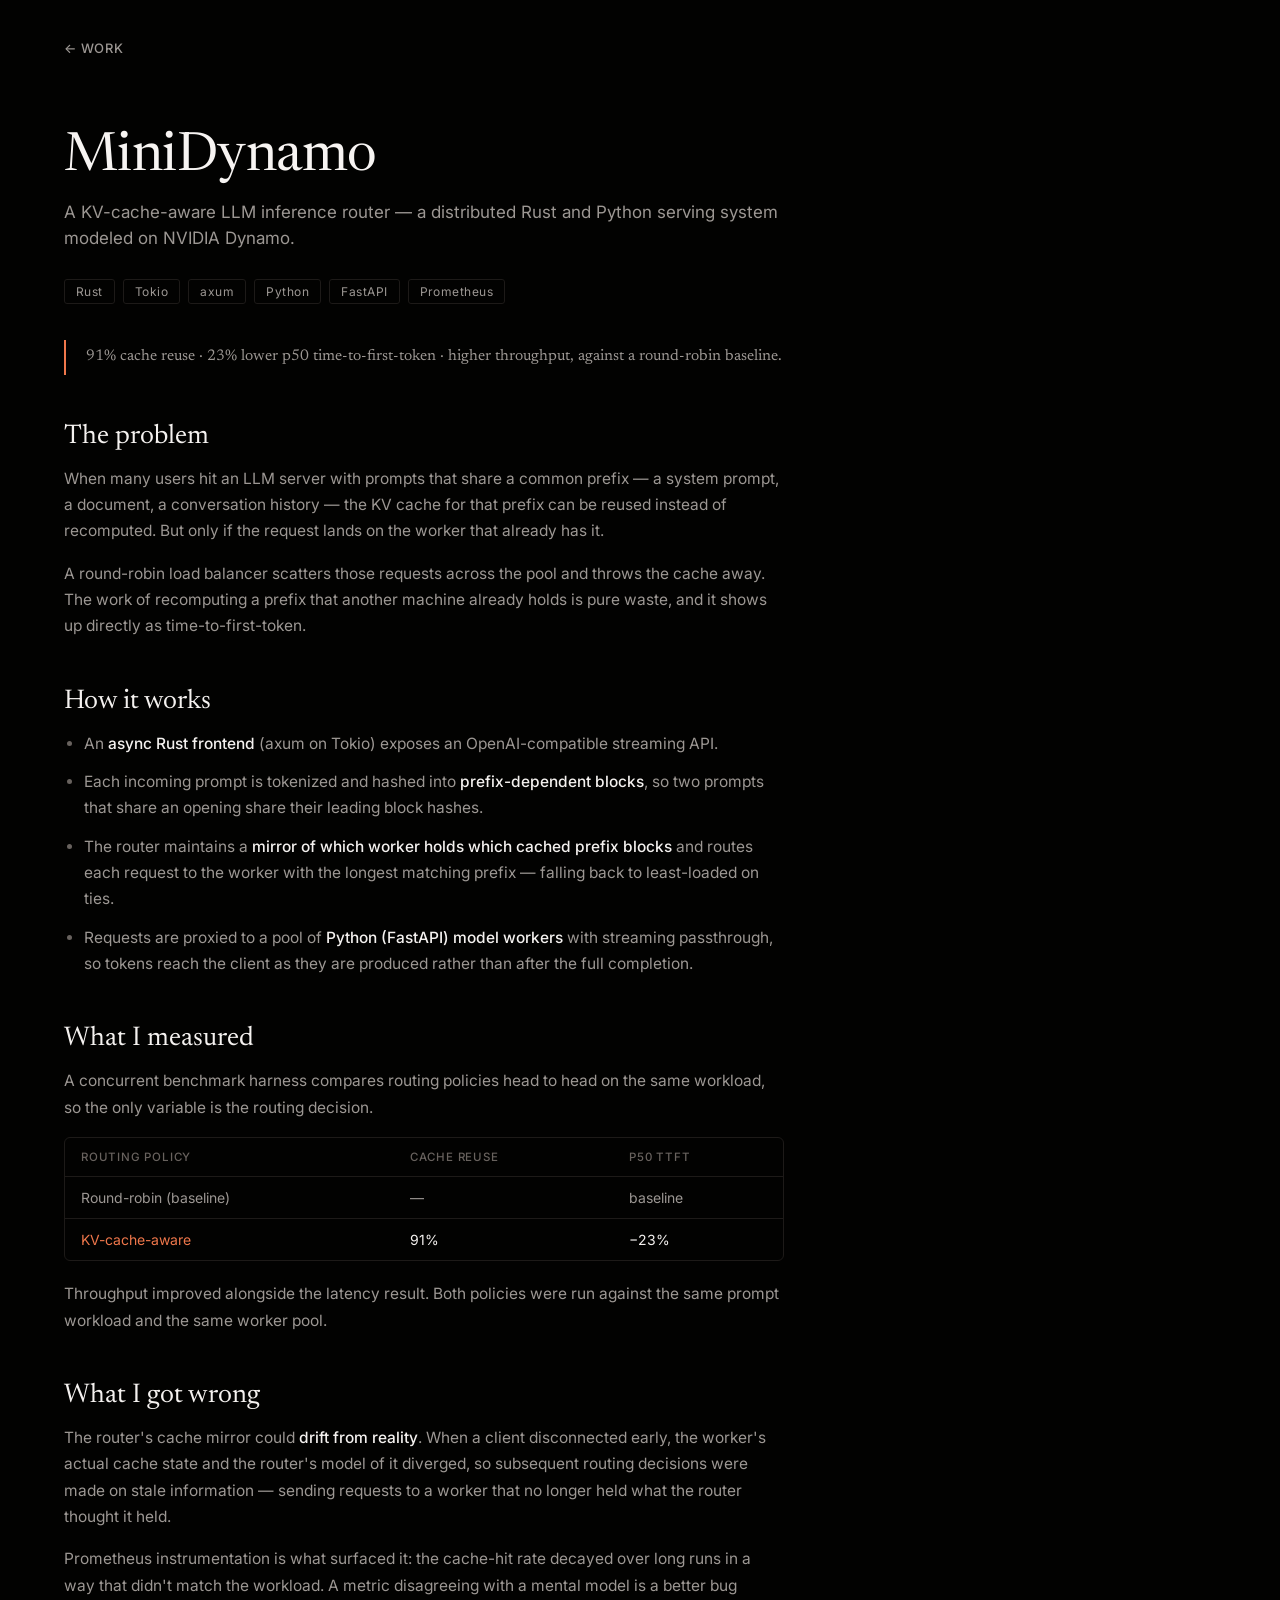
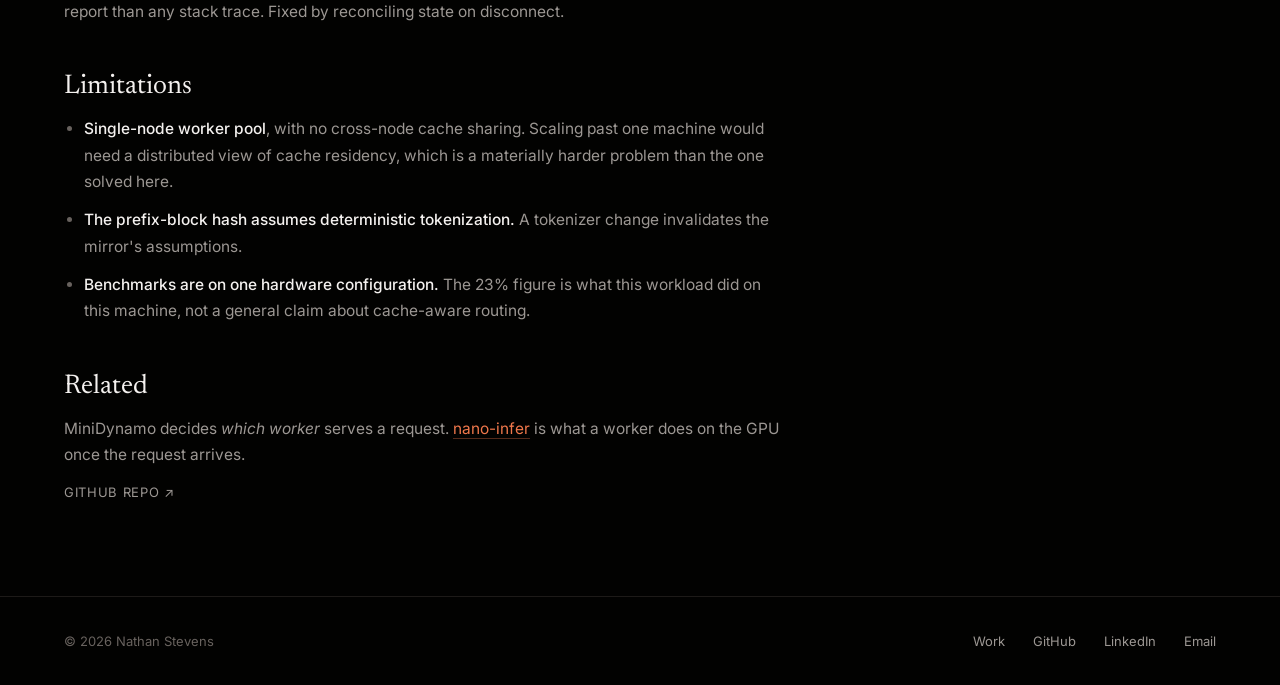
==== projects/minidynamo.html @ 1e61e598 "Rebuild site around four projects, add per-project detail pages Content and information architecture" ====
<!DOCTYPE html>
<html lang="en">
<head>
  <meta charset="UTF-8">
  <meta name="viewport" content="width=device-width, initial-scale=1.0">
  <title>MiniDynamo — Nathan Stevens</title>
  <meta name="description" content="A KV-cache-aware LLM inference router in Rust and Python, modeled on NVIDIA Dynamo.">
  <link rel="preconnect" href="https://fonts.googleapis.com">
  <link rel="preconnect" href="https://fonts.gstatic.com" crossorigin>
  <link href="https://fonts.googleapis.com/css2?family=Inter:wght@400;500;600&family=JetBrains+Mono:wght@400;500&family=Newsreader:ital,opsz,wght@0,72,400;0,72,500;1,72,400;1,72,500&display=swap" rel="stylesheet">
  <link rel="stylesheet" href="../styles.css">
</head>
<body>

  <article class="detail">
    <div class="detail-inner">

      <a class="back-link" href="../index.html#work">← Work</a>

      <header class="detail-header reveal-load">
        <h1>MiniDynamo</h1>
        <p class="subtitle">A KV-cache-aware LLM inference router — a distributed Rust and Python serving system modeled on NVIDIA Dynamo.</p>

        <div class="chips">
          <span>Rust</span><span>Tokio</span><span>axum</span><span>Python</span><span>FastAPI</span><span>Prometheus</span>
        </div>

        <p class="result-line">91% cache reuse · 23% lower p50 time-to-first-token · higher throughput, against a round-robin baseline.</p>
      </header>

      <h2>The problem</h2>
      <p>When many users hit an LLM server with prompts that share a common prefix — a system prompt, a document, a conversation history — the KV cache for that prefix can be reused instead of recomputed. But only if the request lands on the worker that already has it.</p>
      <p>A round-robin load balancer scatters those requests across the pool and throws the cache away. The work of recomputing a prefix that another machine already holds is pure waste, and it shows up directly as time-to-first-token.</p>

      <h2>How it works</h2>
      <ul>
        <li>An <strong>async Rust frontend</strong> (axum on Tokio) exposes an OpenAI-compatible streaming API.</li>
        <li>Each incoming prompt is tokenized and hashed into <strong>prefix-dependent blocks</strong>, so two prompts that share an opening share their leading block hashes.</li>
        <li>The router maintains a <strong>mirror of which worker holds which cached prefix blocks</strong> and routes each request to the worker with the longest matching prefix — falling back to least-loaded on ties.</li>
        <li>Requests are proxied to a pool of <strong>Python (FastAPI) model workers</strong> with streaming passthrough, so tokens reach the client as they are produced rather than after the full completion.</li>
      </ul>

      <h2>What I measured</h2>
      <p>A concurrent benchmark harness compares routing policies head to head on the same workload, so the only variable is the routing decision.</p>

      <div class="table-wrap">
        <table>
          <thead>
            <tr><th>Routing policy</th><th>Cache reuse</th><th>p50 TTFT</th></tr>
          </thead>
          <tbody>
            <tr><td>Round-robin (baseline)</td><td>—</td><td>baseline</td></tr>
            <tr class="highlight"><td>KV-cache-aware</td><td>91%</td><td>−23%</td></tr>
          </tbody>
        </table>
      </div>
      <p class="caption">Throughput improved alongside the latency result. Both policies were run against the same prompt workload and the same worker pool.</p>

      <h2>What I got wrong</h2>
      <p>The router's cache mirror could <strong>drift from reality</strong>. When a client disconnected early, the worker's actual cache state and the router's model of it diverged, so subsequent routing decisions were made on stale information — sending requests to a worker that no longer held what the router thought it held.</p>
      <p>Prometheus instrumentation is what surfaced it: the cache-hit rate decayed over long runs in a way that didn't match the workload. A metric disagreeing with a mental model is a better bug report than any stack trace. Fixed by reconciling state on disconnect.</p>

      <h2>Limitations</h2>
      <ul>
        <li><strong>Single-node worker pool</strong>, with no cross-node cache sharing. Scaling past one machine would need a distributed view of cache residency, which is a materially harder problem than the one solved here.</li>
        <li><strong>The prefix-block hash assumes deterministic tokenization.</strong> A tokenizer change invalidates the mirror's assumptions.</li>
        <li><strong>Benchmarks are on one hardware configuration.</strong> The 23% figure is what this workload did on this machine, not a general claim about cache-aware routing.</li>
      </ul>

      <h2>Related</h2>
      <p>MiniDynamo decides <em>which worker</em> serves a request. <a class="inline-link" href="nano-infer.html">nano-infer</a> is what a worker does on the GPU once the request arrives.</p>

      <div class="detail-links">
        <a href="https://github.com/NathanS7878/MiniDynamo" target="_blank" rel="noopener">GitHub repo ↗</a>
      </div>

    </div>
  </article>

  <footer class="footer">
    <span class="copyright">© 2026 Nathan Stevens</span>
    <div class="footer-links">
      <a href="../index.html">Work</a>
      <a href="https://github.com/NathanS7878" target="_blank" rel="noopener">GitHub</a>
      <a href="https://www.linkedin.com/in/nathans78" target="_blank" rel="noopener">LinkedIn</a>
      <a href="mailto:98899dragons@gmail.com">Email</a>
    </div>
  </footer>

</body>
</html>
---- styles.css ----
/* ---------------------------------------------------------------
   Design tokens — from the design handoff (OKLCH, warm neutrals)
   --------------------------------------------------------------- */
:root {
  --bg:          oklch(0.08 0.004 60);
  --text:        oklch(0.96 0.004 60);
  --text-bright: oklch(0.97 0.004 60);
  --muted:       oklch(0.68 0.008 60);
  --dim:         oklch(0.5 0.01 60);
  --accent:      oklch(0.7 0.16 40);
  --border:      oklch(0.22 0.006 60);
  --thumb-a:     oklch(0.16 0.006 60);
  --thumb-b:     oklch(0.12 0.004 60);

  --serif: 'Newsreader', Georgia, serif;
  --sans:  'Inter', system-ui, sans-serif;
  --mono:  'JetBrains Mono', Consolas, monospace;

  --pad-x: 64px;
  --ease: cubic-bezier(0.22, 1, 0.36, 1);
}

* { box-sizing: border-box; }

html { scroll-behavior: smooth; }

body {
  margin: 0;
  background: var(--bg);
  color: var(--text);
  font-family: var(--sans);
  -webkit-font-smoothing: antialiased;
}

.nav, .hero, .case, .about, .footer, .detail {
  max-width: 1280px;
  margin-inline: auto;
}

a {
  text-decoration: none;
  transition: color 150ms ease;
}

:focus-visible {
  outline: 2px solid var(--accent);
  outline-offset: 3px;
}

code {
  font-family: var(--mono);
  font-size: 0.92em;
  color: var(--text);
}

/* ------------------------------ Nav ------------------------------ */
.nav {
  display: flex;
  align-items: center;
  justify-content: space-between;
  padding: 40px var(--pad-x) 0;
}

.wordmark {
  font-family: var(--serif);
  font-style: italic;
  font-weight: 500;
  font-size: 22px;
  color: var(--text);
}

.nav-links {
  display: flex;
  gap: 36px;
  font-size: 13.5px;
  font-weight: 500;
  text-transform: uppercase;
  letter-spacing: 0.06em;
}

.nav-links a { color: var(--muted); }
.nav-links a:hover,
.nav-links a:focus-visible,
.wordmark:hover { color: var(--accent); }

/* ------------------------------ Hero ------------------------------ */
.hero {
  padding: 96px var(--pad-x) 80px;
}

.hero h1 {
  font-family: var(--serif);
  font-size: clamp(40px, 6.25vw, 80px);
  line-height: 1.02;
  font-weight: 400;
  letter-spacing: -0.01em;
  color: var(--text-bright);
  max-width: 920px;
  margin: 0;
}

/* -------------------------- Case studies -------------------------- */
.case-list { display: flex; flex-direction: column; }

.case, .about {
  display: grid;
  grid-template-columns: 120px 1fr 420px;
  align-items: end;
  gap: 24px;
  padding: 56px var(--pad-x);
  border-top: 1px solid var(--border);
}

.case { position: relative; }

.case-index {
  font-family: var(--serif);
  font-size: 22px;
  color: var(--dim);
  transition: color 300ms ease;
}

.case:hover .case-index { color: var(--accent); }

.case-body h2, .about h2 {
  font-family: var(--serif);
  font-size: 44px;
  font-weight: 400;
  color: var(--text);
  margin: 0 0 16px;
  line-height: 1.1;
}

/* The title link stretches over the whole card so any click opens the
   detail page; .repo-link sits above it so the GitHub link still works. */
.case-title-link { color: inherit; }
.case-title-link::after {
  content: '';
  position: absolute;
  inset: 0;
  z-index: 1;
}
.case:hover .case-title-link { color: var(--accent); }

.case-body p, .about p {
  font-size: 15.5px;
  line-height: 1.65;
  color: var(--muted);
  margin: 0 0 16px;
  max-width: 460px;
}

.case-body strong, .about strong {
  color: var(--text);
  font-weight: 500;
}

.case-tags {
  display: flex;
  flex-wrap: wrap;
  gap: 10px;
  font-size: 12.5px;
  color: var(--accent);
  text-transform: uppercase;
  letter-spacing: 0.05em;
}

.repo-link {
  position: relative;
  z-index: 2;
  display: inline-block;
  margin-top: 18px;
  font-size: 12.5px;
  letter-spacing: 0.05em;
  text-transform: uppercase;
  color: var(--dim);
}
.repo-link:hover, .repo-link:focus-visible { color: var(--accent); }

.badge {
  display: inline-block;
  margin-right: 8px;
  padding: 2px 8px;
  border: 1px solid var(--accent);
  border-radius: 3px;
  font-size: 11px;
  font-weight: 500;
  letter-spacing: 0.08em;
  text-transform: uppercase;
  color: var(--accent);
  vertical-align: 2px;
}

.availability {
  color: var(--accent) !important;
  font-weight: 500;
}

/* ---------------------------- Thumbnails ---------------------------- */
.case-thumb {
  position: relative;
  display: flex;
  align-items: center;
  justify-content: center;
  height: 260px;
  border-radius: 6px;
  background: var(--thumb-b);
  border: 1px solid var(--border);
  overflow: hidden;
  transition: transform 400ms var(--ease), border-color 400ms ease;
}

.case:hover .case-thumb {
  transform: translateY(-4px);
  border-color: oklch(0.32 0.01 60);
}

.case-thumb svg {
  position: absolute;
  inset: 0;
  width: 100%;
  height: 100%;
}

.thumb-label {
  position: absolute;
  bottom: 12px;
  left: 14px;
  font-family: var(--mono);
  font-size: 12px;
  color: var(--dim);
}

/* Gravity — orbiting bodies */
.thumb-gravity .orbit-ring {
  fill: none;
  stroke: var(--thumb-a);
  stroke-width: 1.5;
}
.thumb-gravity .sun { fill: var(--accent); }
.thumb-gravity .planet { fill: var(--muted); }
.thumb-gravity .orbit {
  transform-origin: 210px 130px;
  animation: orbit 10s linear infinite;
}
.thumb-gravity .orbit-a { animation-duration: 14s; }
.thumb-gravity .orbit-b { animation-duration: 9s; animation-direction: reverse; }
.thumb-gravity .orbit-c { animation-duration: 5.5s; }

@keyframes orbit {
  from { transform: scale(1, 0.386) rotate(0turn); }
  to   { transform: scale(1, 0.386) rotate(1turn); }
}

/* MiniDynamo — router fanning requests to workers, sticking to the cached one */
.thumb-dynamo .link { stroke: var(--thumb-a); stroke-width: 1.5; }
.thumb-dynamo .router,
.thumb-dynamo .worker { fill: var(--thumb-a); stroke: var(--border); stroke-width: 1.5; }
.thumb-dynamo .worker.hot { stroke: var(--accent); }
.thumb-dynamo .req { stroke: var(--dim); stroke-width: 2; stroke-linecap: round; }
.thumb-dynamo .pkt { fill: var(--muted); }
.thumb-dynamo .pkt-b { fill: var(--accent); }
.thumb-dynamo .pkt-a { animation: pkt-a 3.8s ease-in infinite; animation-delay: .6s; }
.thumb-dynamo .pkt-b { animation: pkt-b 1.9s ease-in infinite; }
.thumb-dynamo .pkt-c { animation: pkt-c 4.4s ease-in infinite; animation-delay: 1.4s; }
.thumb-dynamo .worker.hot { animation: hot-glow 1.9s ease-in-out infinite; }
.thumb-dynamo .thumb-label { color: var(--accent); }

@keyframes pkt-a { 0% { transform: translate(0,0); opacity: 0; } 12% { opacity: 1; }
  85% { opacity: 1; } 100% { transform: translate(142px,-60px); opacity: 0; } }
@keyframes pkt-b { 0% { transform: translate(0,0); opacity: 0; } 12% { opacity: 1; }
  85% { opacity: 1; } 100% { transform: translate(142px,0); opacity: 0; } }
@keyframes pkt-c { 0% { transform: translate(0,0); opacity: 0; } 12% { opacity: 1; }
  85% { opacity: 1; } 100% { transform: translate(142px,60px); opacity: 0; } }
@keyframes hot-glow { 0%, 100% { fill: var(--thumb-a); } 50% { fill: oklch(0.28 0.06 40); } }

/* Trading — two equity curves, the shallower one riding through the crashes */
.thumb-equity .eq-grid { stroke: var(--thumb-a); stroke-width: 1; fill: none; }
.thumb-equity .eq-line {
  fill: none;
  stroke-width: 2;
  vector-effect: non-scaling-stroke;
  stroke-linejoin: round;
  stroke-dasharray: 700;
  stroke-dashoffset: 700;
  animation: draw 5s var(--ease) infinite;
}
.thumb-equity .eq-bh { stroke: var(--dim); }
.thumb-equity .eq-dm { stroke: var(--accent); animation-delay: .35s; }
.thumb-equity .thumb-label { color: var(--accent); }

@keyframes draw {
  0%       { stroke-dashoffset: 700; }
  55%, 88% { stroke-dashoffset: 0; }
  100%     { stroke-dashoffset: 0; opacity: 0; }
}

/* nano-infer — KV cache pages filling block by block */
.thumb-kv .page { fill: var(--thumb-a); stroke: var(--border); stroke-width: 1; }
.thumb-kv .page.on { animation: page-fill 4.5s ease-in-out infinite; }
.thumb-kv .thumb-label { color: var(--accent); }

@keyframes page-fill {
  0%, 8%    { fill: var(--thumb-a); }
  22%, 72%  { fill: oklch(0.34 0.09 40); }
  92%, 100% { fill: var(--thumb-a); }
}

/* ------------------------------ About ------------------------------ */
.about { border-top: 1px solid var(--border); align-items: start; }

/* ------------------------------ Footer ------------------------------ */
.footer {
  display: flex;
  align-items: center;
  justify-content: space-between;
  padding: 36px var(--pad-x);
  border-top: 1px solid var(--border);
}

.copyright { font-size: 13px; color: var(--dim); }

.footer-links {
  display: flex;
  flex-wrap: wrap;
  gap: 28px;
  font-size: 13px;
}
.footer-links a { color: var(--muted); }
.footer-links a:hover, .footer-links a:focus-visible { color: var(--accent); }

/* ========================== Detail pages ========================== */
.detail {
  padding: 0 var(--pad-x) 96px;
}

.detail-inner { max-width: 720px; }

.back-link {
  display: inline-block;
  margin: 40px 0 72px;
  font-size: 13px;
  font-weight: 500;
  letter-spacing: 0.06em;
  text-transform: uppercase;
  color: var(--muted);
}
.back-link:hover, .back-link:focus-visible { color: var(--accent); }

.detail h1 {
  font-family: var(--serif);
  font-size: clamp(34px, 4.5vw, 54px);
  font-weight: 400;
  line-height: 1.08;
  letter-spacing: -0.01em;
  color: var(--text-bright);
  margin: 0 0 14px;
}

.detail .subtitle {
  font-size: 17px;
  line-height: 1.5;
  color: var(--muted);
  margin: 0 0 28px;
}

.chips {
  display: flex;
  flex-wrap: wrap;
  gap: 8px;
  margin-bottom: 36px;
}
.chips span {
  padding: 4px 11px;
  border: 1px solid var(--border);
  border-radius: 3px;
  font-size: 12px;
  letter-spacing: 0.04em;
  color: var(--muted);
}

/* The single most important element on the page */
.result-line {
  border-left: 2px solid var(--accent);
  padding: 4px 0 4px 20px;
  margin: 0 0 48px;
  font-family: var(--serif);
  font-size: clamp(21px, 2.6vw, 27px);
  line-height: 1.34;
  color: var(--text-bright);
}

.detail h2 {
  font-family: var(--serif);
  font-size: 27px;
  font-weight: 400;
  color: var(--text);
  margin: 48px 0 16px;
}

.detail p {
  font-size: 15.5px;
  line-height: 1.7;
  color: var(--muted);
  margin: 0 0 16px;
}

.detail strong { color: var(--text); font-weight: 500; }

.detail ul {
  margin: 0 0 16px;
  padding-left: 20px;
}
.detail li {
  font-size: 15.5px;
  line-height: 1.7;
  color: var(--muted);
  margin-bottom: 12px;
}
.detail li::marker { color: var(--dim); }

.pull {
  border-left: 2px solid var(--border);
  padding-left: 20px;
  margin: 0 0 32px;
  font-family: var(--serif);
  font-size: 19px;
  line-height: 1.5;
  color: var(--text);
}

/* Tables scroll inside their own container rather than breaking the page */
.table-wrap {
  overflow-x: auto;
  margin: 0 0 20px;
  border: 1px solid var(--border);
  border-radius: 6px;
}

table {
  width: 100%;
  min-width: 460px;
  border-collapse: collapse;
  font-size: 14px;
}

th, td {
  padding: 12px 16px;
  text-align: left;
  border-bottom: 1px solid var(--border);
  white-space: nowrap;
}

th {
  font-size: 11.5px;
  font-weight: 500;
  letter-spacing: 0.07em;
  text-transform: uppercase;
  color: var(--dim);
}

td { color: var(--muted); }
tbody tr:last-child td { border-bottom: none; }
tr.highlight td { color: var(--text); }
tr.highlight td:first-child { color: var(--accent); }

.caption {
  font-size: 13px;
  line-height: 1.6;
  color: var(--dim);
  margin: 0 0 16px;
}

.inline-link {
  color: var(--accent);
  border-bottom: 1px solid oklch(0.7 0.16 40 / 0.35);
}
.inline-link:hover, .inline-link:focus-visible {
  border-bottom-color: var(--accent);
}

.detail-links {
  display: flex;
  flex-wrap: wrap;
  gap: 24px;
  margin-top: 16px;
  font-size: 13px;
  letter-spacing: 0.05em;
  text-transform: uppercase;
}
.detail-links a { color: var(--muted); }
.detail-links a:hover, .detail-links a:focus-visible { color: var(--accent); }

.disclaimer {
  margin-top: 64px;
  padding-top: 24px;
  border-top: 1px solid var(--border);
  font-size: 13px;
  line-height: 1.65;
  color: var(--dim);
}

.detail-header .badge { margin-bottom: 16px; }

/* --------------------------- Animations --------------------------- */
.reveal-load {
  opacity: 0;
  transform: translateY(16px);
  animation: rise 900ms var(--ease) forwards;
}
.reveal-load.delay-1 { animation-delay: 150ms; }

@keyframes rise {
  to { opacity: 1; transform: translateY(0); }
}

.reveal {
  opacity: 0;
  transform: translateY(24px);
  transition: opacity 600ms var(--ease), transform 600ms var(--ease);
}
.reveal.visible {
  opacity: 1;
  transform: translateY(0);
}

/* Reduced motion: show everything, stop decorative animation */
@media (prefers-reduced-motion: reduce) {
  html { scroll-behavior: auto; }
  .reveal-load, .reveal {
    opacity: 1;
    transform: none;
    animation: none;
    transition: none;
  }
  .thumb-gravity .orbit,
  .thumb-dynamo .pkt,
  .thumb-dynamo .worker.hot,
  .thumb-equity .eq-line,
  .thumb-kv .page.on { animation: none; }
  .thumb-dynamo .pkt { opacity: 1; }
  .thumb-equity .eq-line { stroke-dashoffset: 0; }
  .thumb-kv .page.on { fill: oklch(0.34 0.09 40); }
  .case:hover .case-thumb { transform: none; }
}

/* --------------------------- Responsive --------------------------- */
@media (max-width: 960px) {
  :root { --pad-x: 28px; }

  .hero { padding-top: 72px; padding-bottom: 56px; }

  .case, .about {
    grid-template-columns: 1fr;
    align-items: start;
    gap: 16px;
    padding-block: 44px;
  }

  .case-body h2, .about h2 { font-size: 32px; }

  .case-thumb { width: 100%; max-width: 480px; }

  .back-link { margin: 32px 0 48px; }
  .detail { padding-bottom: 64px; }
  .detail h2 { margin-top: 40px; }
}

@media (max-width: 560px) {
  .nav { flex-direction: column; gap: 16px; align-items: flex-start; }
  .nav-links { gap: 24px; }
  .footer { flex-direction: column; gap: 14px; align-items: flex-start; }
  .case-thumb { height: 200px; }
  .result-line { padding-left: 16px; }
}
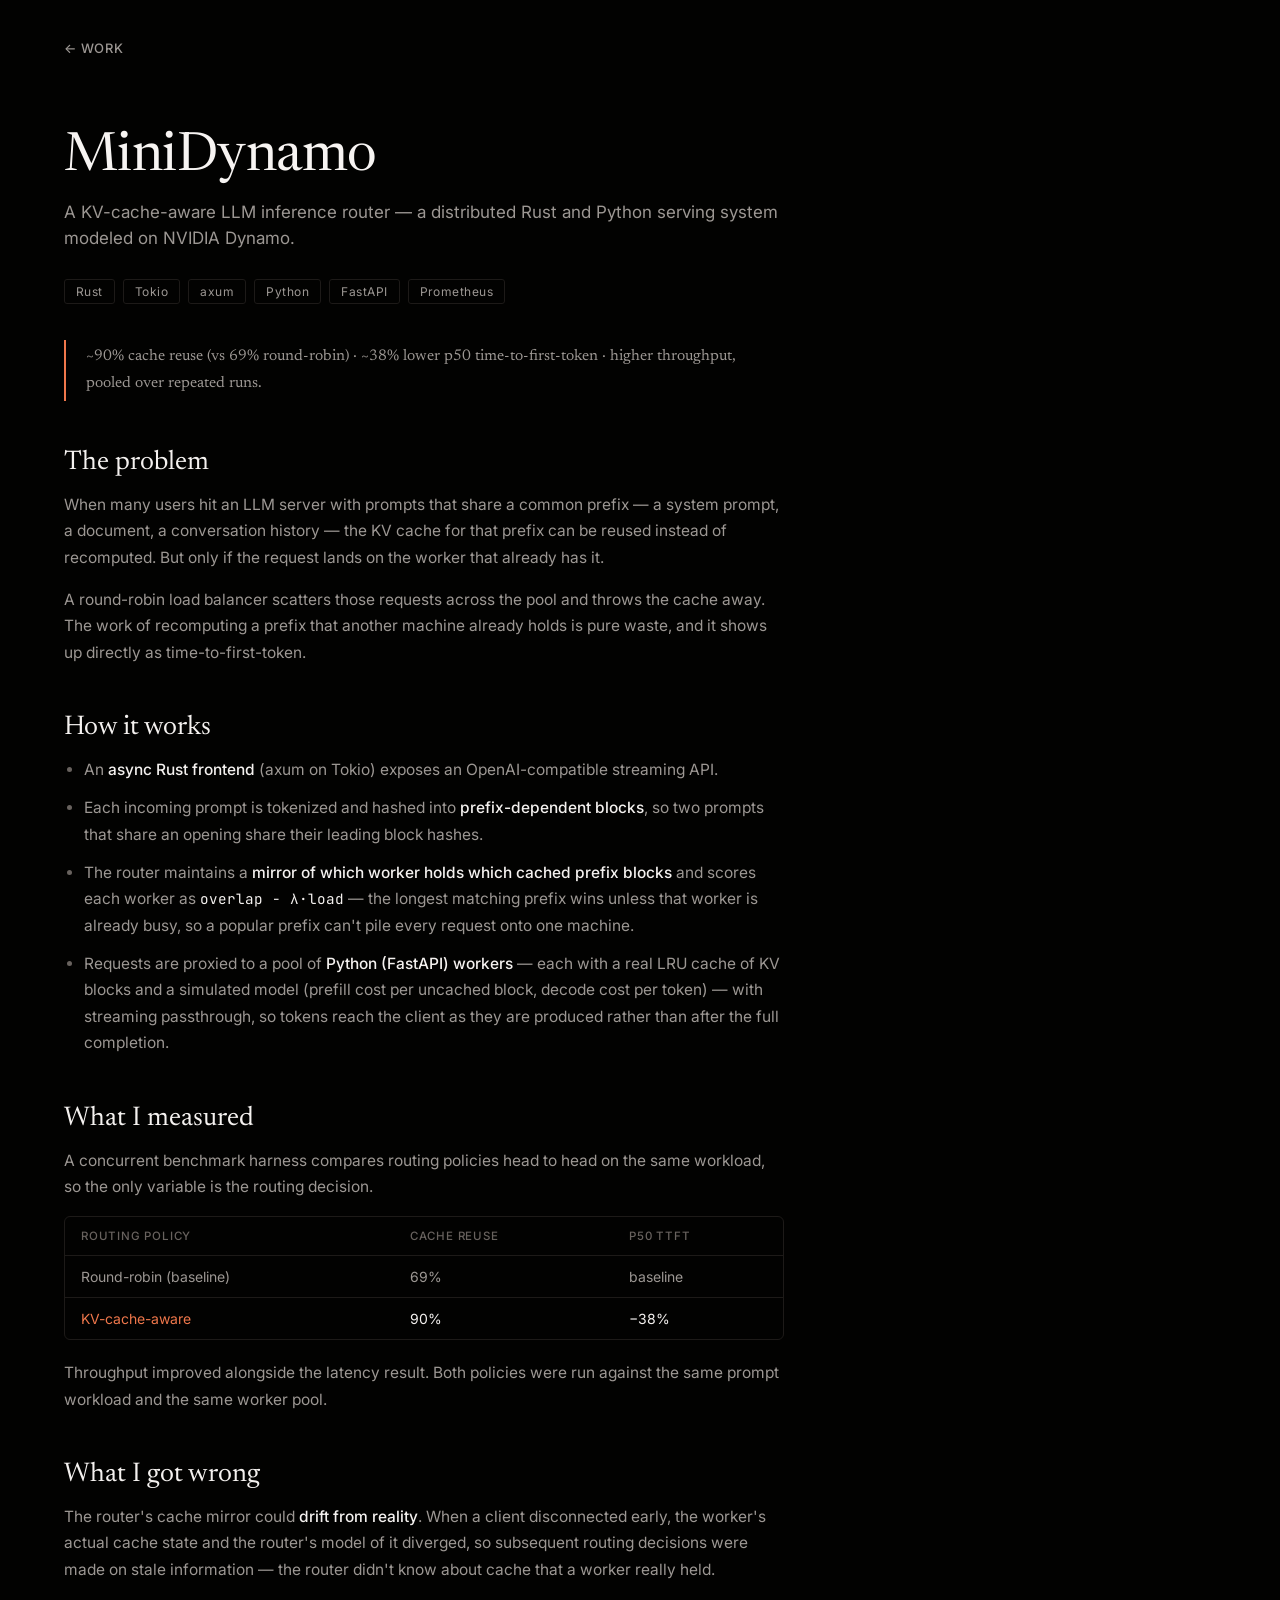
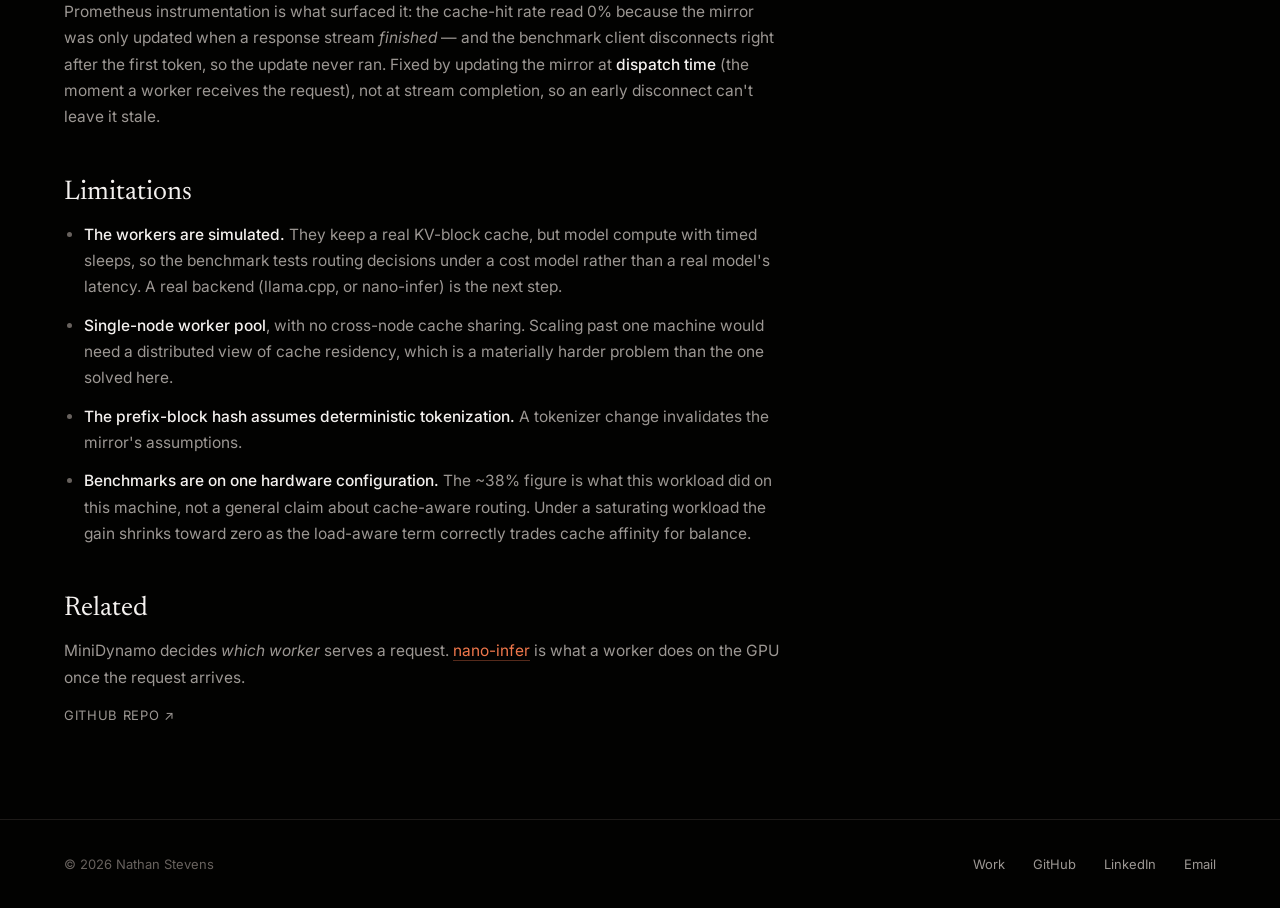
==== commit cb1eb9d1: "nano-infer finished: real results + repo link; MiniDynamo updated to 5-run benchmark - nano-infer pa" ====
--- a/projects/minidynamo.html
+++ b/projects/minidynamo.html
@@ -25,7 +25,7 @@
           <span>Rust</span><span>Tokio</span><span>axum</span><span>Python</span><span>FastAPI</span><span>Prometheus</span>
         </div>
 
-        <p class="result-line">91% cache reuse · 23% lower p50 time-to-first-token · higher throughput, against a round-robin baseline.</p>
+        <p class="result-line">~90% cache reuse (vs 69% round-robin) · ~38% lower p50 time-to-first-token · higher throughput, pooled over repeated runs.</p>
       </header>
 
       <h2>The problem</h2>
@@ -36,8 +36,8 @@
       <ul>
         <li>An <strong>async Rust frontend</strong> (axum on Tokio) exposes an OpenAI-compatible streaming API.</li>
         <li>Each incoming prompt is tokenized and hashed into <strong>prefix-dependent blocks</strong>, so two prompts that share an opening share their leading block hashes.</li>
-        <li>The router maintains a <strong>mirror of which worker holds which cached prefix blocks</strong> and routes each request to the worker with the longest matching prefix — falling back to least-loaded on ties.</li>
-        <li>Requests are proxied to a pool of <strong>Python (FastAPI) model workers</strong> with streaming passthrough, so tokens reach the client as they are produced rather than after the full completion.</li>
+        <li>The router maintains a <strong>mirror of which worker holds which cached prefix blocks</strong> and scores each worker as <code>overlap − λ·load</code> — the longest matching prefix wins unless that worker is already busy, so a popular prefix can't pile every request onto one machine.</li>
+        <li>Requests are proxied to a pool of <strong>Python (FastAPI) workers</strong> — each with a real LRU cache of KV blocks and a simulated model (prefill cost per uncached block, decode cost per token) — with streaming passthrough, so tokens reach the client as they are produced rather than after the full completion.</li>
       </ul>
 
       <h2>What I measured</h2>
@@ -49,22 +49,23 @@
             <tr><th>Routing policy</th><th>Cache reuse</th><th>p50 TTFT</th></tr>
           </thead>
           <tbody>
-            <tr><td>Round-robin (baseline)</td><td>—</td><td>baseline</td></tr>
-            <tr class="highlight"><td>KV-cache-aware</td><td>91%</td><td>−23%</td></tr>
+            <tr><td>Round-robin (baseline)</td><td>69%</td><td>baseline</td></tr>
+            <tr class="highlight"><td>KV-cache-aware</td><td>90%</td><td>−38%</td></tr>
           </tbody>
         </table>
       </div>
       <p class="caption">Throughput improved alongside the latency result. Both policies were run against the same prompt workload and the same worker pool.</p>
 
       <h2>What I got wrong</h2>
-      <p>The router's cache mirror could <strong>drift from reality</strong>. When a client disconnected early, the worker's actual cache state and the router's model of it diverged, so subsequent routing decisions were made on stale information — sending requests to a worker that no longer held what the router thought it held.</p>
-      <p>Prometheus instrumentation is what surfaced it: the cache-hit rate decayed over long runs in a way that didn't match the workload. A metric disagreeing with a mental model is a better bug report than any stack trace. Fixed by reconciling state on disconnect.</p>
+      <p>The router's cache mirror could <strong>drift from reality</strong>. When a client disconnected early, the worker's actual cache state and the router's model of it diverged, so subsequent routing decisions were made on stale information — the router didn't know about cache that a worker really held.</p>
+      <p>Prometheus instrumentation is what surfaced it: the cache-hit rate read 0% because the mirror was only updated when a response stream <em>finished</em> — and the benchmark client disconnects right after the first token, so the update never ran. Fixed by updating the mirror at <strong>dispatch time</strong> (the moment a worker receives the request), not at stream completion, so an early disconnect can't leave it stale.</p>
 
       <h2>Limitations</h2>
       <ul>
+        <li><strong>The workers are simulated.</strong> They keep a real KV-block cache, but model compute with timed sleeps, so the benchmark tests routing decisions under a cost model rather than a real model's latency. A real backend (llama.cpp, or nano-infer) is the next step.</li>
         <li><strong>Single-node worker pool</strong>, with no cross-node cache sharing. Scaling past one machine would need a distributed view of cache residency, which is a materially harder problem than the one solved here.</li>
         <li><strong>The prefix-block hash assumes deterministic tokenization.</strong> A tokenizer change invalidates the mirror's assumptions.</li>
-        <li><strong>Benchmarks are on one hardware configuration.</strong> The 23% figure is what this workload did on this machine, not a general claim about cache-aware routing.</li>
+        <li><strong>Benchmarks are on one hardware configuration.</strong> The ~38% figure is what this workload did on this machine, not a general claim about cache-aware routing. Under a saturating workload the gain shrinks toward zero as the load-aware term correctly trades cache affinity for balance.</li>
       </ul>
 
       <h2>Related</h2>
